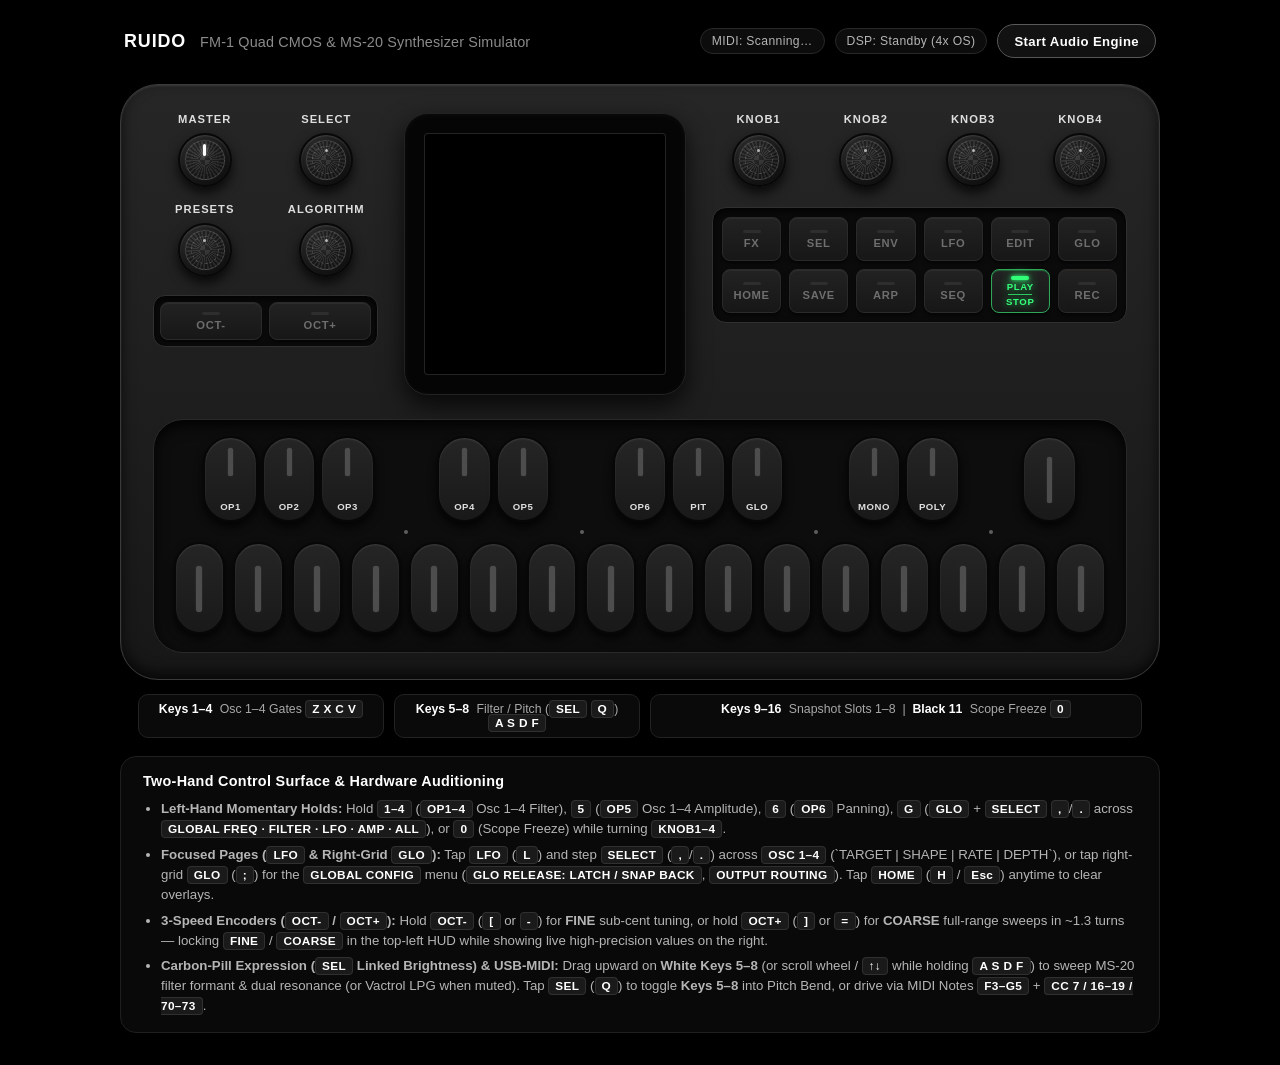
==== platforms/sim/web/index.html @ e55cb3c2 "fix(sim): drive PLAY/STOP cap from Wasm LED channels and bump asset cache-busters" ====
<!doctype html>
<html lang="en">
<head>
  <meta charset="utf-8">
  <meta name="viewport" content="width=device-width, initial-scale=1">
  <meta http-equiv="Cache-Control" content="no-cache, no-store, must-revalidate">
  <meta http-equiv="Pragma" content="no-cache">
  <meta http-equiv="Expires" content="0">
  <title>M-VAVE FM-1 Hardware Simulator | Ruido</title>
  <link rel="stylesheet" href="style.css?v=20261030h">
</head>
<body>
  <header class="topbar">
    <a href="#instrument-title" class="skip-link visually-hidden">Skip to instrument</a>
    <div class="topbar-brand">
      <h1 id="instrument-title" tabindex="-1">RUIDO <span class="brand-sub">FM-1 Quad CMOS &amp; MS-20 Synthesizer Simulator</span></h1>
    </div>
    <div class="topbar-controls">
      <span id="midi-status" class="status-pill">MIDI: Scanning…</span>
      <span id="audio-rate" class="status-pill">DSP: Standby (4x OS)</span>
      <button type="button" id="audio-toggle-btn" class="power-btn" aria-pressed="false">
        Start Audio Engine
      </button>
    </div>
  </header>

  <main class="stage">
    <div class="fm1-chassis">
      <!-- Upper Half: Left Global Controls | Center 240x240 TFT | Right Osc Knobs & 2x6 Grid -->
      <div class="upper-deck">
        <!-- Left Hand Global Zone -->
        <div class="left-cluster">
          <div class="left-knobs-grid">
            <div class="knob-cell">
              <span id="lbl-master" class="panel-label">MASTER</span>
              <div class="rotary-knob rotary-pot" id="knob-master" role="slider" tabindex="0"
                   aria-labelledby="lbl-master" aria-valuemin="0" aria-valuemax="100"
                   aria-valuenow="85" aria-valuetext="85%" data-pot="master">
                <span class="knob-cap"><span class="pot-pointer" id="master-pointer"></span></span>
              </div>
            </div>

            <div class="knob-cell">
              <span id="lbl-select" class="panel-label">SELECT</span>
              <div class="rotary-knob rotary-encoder" role="slider" tabindex="0"
                   aria-labelledby="lbl-select" aria-valuemin="0" aria-valuemax="100"
                   aria-valuenow="0" aria-valuetext="Unassigned"
                   data-encoder="0">
                <span class="knob-cap"><span class="encoder-ring"></span></span>
              </div>
            </div>

            <div class="knob-cell">
              <span id="lbl-presets" class="panel-label">PRESETS</span>
              <div class="rotary-knob rotary-encoder" role="slider" tabindex="0"
                   aria-labelledby="lbl-presets" aria-valuemin="0" aria-valuemax="100"
                   aria-valuenow="0" aria-valuetext="Snapshot Morph 0%"
                   data-encoder="1">
                <span class="knob-cap"><span class="encoder-ring"></span></span>
              </div>
            </div>

            <div class="knob-cell">
              <span id="lbl-algorithm" class="panel-label">ALGORITHM</span>
              <div class="rotary-knob rotary-encoder" role="slider" tabindex="0"
                   aria-labelledby="lbl-algorithm" aria-valuemin="0" aria-valuemax="100"
                   aria-valuenow="25" aria-valuetext="Rail Coupling 25%"
                   data-encoder="2">
                <span class="knob-cap"><span class="encoder-ring"></span></span>
              </div>
            </div>
          </div>

          <div class="oct-well">
            <button type="button" class="panel-btn oct-btn" data-button="0"
                    aria-label="OCT- Hold Fine Knob Rate">OCT-</button>
            <button type="button" class="panel-btn oct-btn" data-button="1"
                    aria-label="OCT+ Hold Fast Knob Rate">OCT+</button>
          </div>
        </div>

        <!-- Center Unobstructed 240x240 IPS TFT Display -->
        <div class="screen-bezel">
          <div class="screen-frame">
            <canvas id="tft-canvas" width="240" height="240" role="img"
                    aria-label="240 by 240 monochrome analog CRT stereo oscilloscope and sans-serif parameter HUD"></canvas>
          </div>
        </div>

        <!-- Right Hand Parameter Encoders & Single-Tap Utility Grid -->
        <div class="right-cluster">
          <div class="right-knobs-row">
            <div class="knob-cell">
              <span id="lbl-knob1" class="panel-label">KNOB1</span>
              <div class="rotary-knob rotary-encoder" role="slider" tabindex="0"
                   aria-labelledby="lbl-knob1" aria-valuemin="0" aria-valuemax="100"
                   aria-valuenow="50" aria-valuetext="Osc 1 Frequency 55.00 Hz" data-encoder="3">
                <span class="knob-cap"><span class="encoder-ring"></span></span>
              </div>
            </div>

            <div class="knob-cell">
              <span id="lbl-knob2" class="panel-label">KNOB2</span>
              <div class="rotary-knob rotary-encoder" role="slider" tabindex="0"
                   aria-labelledby="lbl-knob2" aria-valuemin="0" aria-valuemax="100"
                   aria-valuenow="50" aria-valuetext="Osc 2 Frequency 82.41 Hz" data-encoder="4">
                <span class="knob-cap"><span class="encoder-ring"></span></span>
              </div>
            </div>

            <div class="knob-cell">
              <span id="lbl-knob3" class="panel-label">KNOB3</span>
              <div class="rotary-knob rotary-encoder" role="slider" tabindex="0"
                   aria-labelledby="lbl-knob3" aria-valuemin="0" aria-valuemax="100"
                   aria-valuenow="50" aria-valuetext="Osc 3 Frequency 110.15 Hz" data-encoder="5">
                <span class="knob-cap"><span class="encoder-ring"></span></span>
              </div>
            </div>

            <div class="knob-cell">
              <span id="lbl-knob4" class="panel-label">KNOB4</span>
              <div class="rotary-knob rotary-encoder" role="slider" tabindex="0"
                   aria-labelledby="lbl-knob4" aria-valuemin="0" aria-valuemax="100"
                   aria-valuenow="50" aria-valuetext="Osc 4 Frequency 164.81 Hz" data-encoder="6">
                <span class="knob-cap"><span class="encoder-ring"></span></span>
              </div>
            </div>
          </div>

          <div class="button-grid-well">
            <button type="button" class="panel-btn" data-button="2" aria-label="FX (Unassigned in v1)">FX</button>
            <button type="button" class="panel-btn" data-button="3" aria-pressed="false" aria-label="SEL Pitch Pressure Mode">SEL</button>
            <button type="button" class="panel-btn" data-button="4" aria-label="ENV (Unassigned in v1)">ENV</button>
            <button type="button" class="panel-btn" data-button="5" aria-pressed="false" aria-label="LFO Per-Voice Modulation Page">LFO</button>
            <button type="button" class="panel-btn" data-button="6" aria-label="EDIT (Unassigned in v1)">EDIT</button>
            <button type="button" class="panel-btn" data-button="7" aria-label="GLO Right Grid (Unassigned in v1)">GLO</button>

            <button type="button" class="panel-btn" data-button="8" aria-label="HOME Clear HUD Overlay">HOME</button>
            <button type="button" class="panel-btn" data-button="9" aria-pressed="false" aria-label="SAVE Arm Snapshot">SAVE</button>
            <button type="button" class="panel-btn" data-button="10" aria-label="ARP (Unassigned in v1)">ARP</button>
            <button type="button" class="panel-btn" data-button="11" aria-label="SEQ (Unassigned in v1)">SEQ</button>
            <button type="button" class="panel-btn play-stop-btn" data-button="12" aria-pressed="false" aria-label="PLAY/STOP Audio Output">
              <span class="play-label">PLAY</span><span class="btn-divider"></span><span class="stop-label">STOP</span>
            </button>
            <button type="button" class="panel-btn rec-btn" data-button="13" aria-label="REC (Unassigned in v1)">REC</button>
          </div>
        </div>
      </div>

      <!-- Lower Half: 27-Key Silicone Carbon-Pill Keybed (11 Black Keys + 16 White Keys) -->
      <div class="keybed-well">
        <!-- Top Row: 11 Raised Black Capsule Keys in 3 - 2 - 3 - 2 - 1 Semitone Layout -->
        <div class="black-keys-row">
          <button type="button" class="silicone-key black-key" style="--slot: 2" data-black="0" aria-label="OP1 Hold Osc 1 Filter">
            <span class="led-slit" aria-hidden="true"></span><span class="key-legend">OP1</span>
          </button>
          <button type="button" class="silicone-key black-key" style="--slot: 4" data-black="1" aria-label="OP2 Hold Osc 2 Filter">
            <span class="led-slit" aria-hidden="true"></span><span class="key-legend">OP2</span>
          </button>
          <button type="button" class="silicone-key black-key" style="--slot: 6" data-black="2" aria-label="OP3 Hold Osc 3 Filter">
            <span class="led-slit" aria-hidden="true"></span><span class="key-legend">OP3</span>
          </button>

          <button type="button" class="silicone-key black-key" style="--slot: 10" data-black="3" aria-label="OP4 Hold Osc 4 Filter">
            <span class="led-slit" aria-hidden="true"></span><span class="key-legend">OP4</span>
          </button>
          <button type="button" class="silicone-key black-key" style="--slot: 12" data-black="4" aria-label="OP5 Hold Global Filter">
            <span class="led-slit" aria-hidden="true"></span><span class="key-legend">OP5</span>
          </button>

          <button type="button" class="silicone-key black-key" style="--slot: 16" data-black="5" aria-label="OP6 Hold Oscillators 1 to 4 Stereo Pan">
            <span class="led-slit" aria-hidden="true"></span><span class="key-legend">OP6</span>
          </button>
          <button type="button" class="silicone-key black-key" style="--slot: 18" data-black="6" aria-label="PIT (Unassigned in v1)">
            <span class="led-slit" aria-hidden="true"></span><span class="key-legend">PIT</span>
          </button>
          <button type="button" class="silicone-key black-key" style="--slot: 20" data-black="7" aria-label="GLO Hold Oscillators 1 to 4 Amplitude">
            <span class="led-slit" aria-hidden="true"></span><span class="key-legend">GLO</span>
          </button>

          <button type="button" class="silicone-key black-key" style="--slot: 24" data-black="8" aria-pressed="false" aria-label="MONO Dual-Mono Output">
            <span class="led-slit" aria-hidden="true"></span><span class="key-legend">MONO</span>
          </button>
          <button type="button" class="silicone-key black-key" style="--slot: 26" data-black="9" aria-pressed="true" aria-label="POLY Full Stereo Output">
            <span class="led-slit" aria-hidden="true"></span><span class="key-legend">POLY</span>
          </button>

          <button type="button" class="silicone-key black-key black-key-tall" style="--slot: 30" data-black="10" aria-label="Black Key 11: Hold Scope Freeze">
            <span class="led-slit led-slit-tall" aria-hidden="true"></span>
          </button>
        </div>

        <!-- Silkscreen Octave Registration Dots (matching FM-1 faceplate) -->
        <div class="silkscreen-dots" aria-hidden="true">
          <span class="reg-dot" style="--dot-slot: 8"></span>
          <span class="reg-dot" style="--dot-slot: 14"></span>
          <span class="reg-dot" style="--dot-slot: 22"></span>
          <span class="reg-dot" style="--dot-slot: 28"></span>
        </div>

        <!-- Bottom Row: 16 White Capsule Keys with Continuous Carbon-Pill Pressure -->
        <div class="white-keys-row">
          <button type="button" class="silicone-key white-key" data-white="0" aria-pressed="true" aria-label="White Key 1: Osc 1 Gate Toggle"><span class="led-slit" aria-hidden="true"></span></button>
          <button type="button" class="silicone-key white-key" data-white="1" aria-pressed="true" aria-label="White Key 2: Osc 2 Gate Toggle"><span class="led-slit" aria-hidden="true"></span></button>
          <button type="button" class="silicone-key white-key" data-white="2" aria-pressed="true" aria-label="White Key 3: Osc 3 Gate Toggle"><span class="led-slit" aria-hidden="true"></span></button>
          <button type="button" class="silicone-key white-key" data-white="3" aria-pressed="true" aria-label="White Key 4: Osc 4 Gate Toggle"><span class="led-slit" aria-hidden="true"></span></button>

          <button type="button" class="silicone-key white-key pressure-key" data-white="4" aria-label="White Key 5: Osc 1 Pressure Pad"><span class="pressure-fill" aria-hidden="true"></span><span class="led-slit" aria-hidden="true"></span></button>
          <button type="button" class="silicone-key white-key pressure-key" data-white="5" aria-label="White Key 6: Osc 2 Pressure Pad"><span class="pressure-fill" aria-hidden="true"></span><span class="led-slit" aria-hidden="true"></span></button>
          <button type="button" class="silicone-key white-key pressure-key" data-white="6" aria-label="White Key 7: Osc 3 Pressure Pad"><span class="pressure-fill" aria-hidden="true"></span><span class="led-slit" aria-hidden="true"></span></button>
          <button type="button" class="silicone-key white-key pressure-key" data-white="7" aria-label="White Key 8: Osc 4 Pressure Pad"><span class="pressure-fill" aria-hidden="true"></span><span class="led-slit" aria-hidden="true"></span></button>

          <button type="button" class="silicone-key white-key pressure-key" data-white="8" aria-label="White Key 9: Snapshot Slot 1"><span class="pressure-fill" aria-hidden="true"></span><span class="led-slit" aria-hidden="true"></span></button>
          <button type="button" class="silicone-key white-key pressure-key" data-white="9" aria-label="White Key 10: Snapshot Slot 2"><span class="pressure-fill" aria-hidden="true"></span><span class="led-slit" aria-hidden="true"></span></button>
          <button type="button" class="silicone-key white-key pressure-key" data-white="10" aria-label="White Key 11: Snapshot Slot 3"><span class="pressure-fill" aria-hidden="true"></span><span class="led-slit" aria-hidden="true"></span></button>
          <button type="button" class="silicone-key white-key pressure-key" data-white="11" aria-label="White Key 12: Snapshot Slot 4"><span class="pressure-fill" aria-hidden="true"></span><span class="led-slit" aria-hidden="true"></span></button>
          <button type="button" class="silicone-key white-key pressure-key" data-white="12" aria-label="White Key 13: Snapshot Slot 5"><span class="pressure-fill" aria-hidden="true"></span><span class="led-slit" aria-hidden="true"></span></button>
          <button type="button" class="silicone-key white-key pressure-key" data-white="13" aria-label="White Key 14: Snapshot Slot 6"><span class="pressure-fill" aria-hidden="true"></span><span class="led-slit" aria-hidden="true"></span></button>
          <button type="button" class="silicone-key white-key pressure-key" data-white="14" aria-label="White Key 15: Snapshot Slot 7"><span class="pressure-fill" aria-hidden="true"></span><span class="led-slit" aria-hidden="true"></span></button>
          <button type="button" class="silicone-key white-key pressure-key" data-white="15" aria-label="White Key 16: Snapshot Slot 8"><span class="pressure-fill" aria-hidden="true"></span><span class="led-slit" aria-hidden="true"></span></button>
        </div>
      </div>
    </div>

    <!-- External Zone Legend (keeps faceplate 100% pure hardware silkscreen) -->
    <div class="zone-strip">
      <div class="zone-tag zone-mutes"><strong>Keys 1–4</strong> Osc 1–4 Gates <code>Z X C V</code></div>
      <div class="zone-tag zone-pressure"><strong>Keys 5–8</strong> Filter / Pitch (<code>SEL</code> <code>Q</code>) <code>A S D F</code></div>
      <div class="zone-tag zone-snaps"><strong>Keys 9–16</strong> Snapshot Slots 1–8 &nbsp;|&nbsp; <strong>Black 11</strong> Scope Freeze <code>0</code></div>
    </div>
  </main>

  <footer class="bottom-guide">
    <h2>Two-Hand Control Surface &amp; Hardware Auditioning</h2>
    <ul role="list" class="guide-list">
      <li><strong>Left-Hand Momentary Holds:</strong> Hold <code>1–4</code> (<code>OP1–4</code> Osc 1–4 Filter), <code>5</code> (<code>OP5</code> Osc 1–4 Amplitude), <code>6</code> (<code>OP6</code> Panning), <code>G</code> (<code>GLO</code> + <code>SELECT</code> <code>,</code>/<code>.</code> across <code>GLOBAL FREQ · FILTER · LFO · AMP · ALL</code>), or <code>0</code> (Scope Freeze) while turning <code>KNOB1–4</code>.</li>
      <li><strong>Focused Pages (<code>LFO</code> &amp; Right-Grid <code>GLO</code>):</strong> Tap <code>LFO</code> (<code>L</code>) and step <code>SELECT</code> (<code>,</code>/<code>.</code>) across <code>OSC 1–4</code> (`TARGET | SHAPE | RATE | DEPTH`), or tap right-grid <code>GLO</code> (<code>;</code>) for the <code>GLOBAL CONFIG</code> menu (<code>GLO RELEASE: LATCH / SNAP BACK</code>, <code>OUTPUT ROUTING</code>). Tap <code>HOME</code> (<code>H</code> / <code>Esc</code>) anytime to clear overlays.</li>
      <li><strong>3-Speed Encoders (<code>OCT-</code> / <code>OCT+</code>):</strong> Hold <code>OCT-</code> (<code>[</code> or <code>-</code>) for <strong>FINE</strong> sub-cent tuning, or hold <code>OCT+</code> (<code>]</code> or <code>=</code>) for <strong>COARSE</strong> full-range sweeps in ~1.3 turns — locking <code>FINE</code> / <code>COARSE</code> in the top-left HUD while showing live high-precision values on the right.</li>
      <li><strong>Carbon-Pill Expression (<code>SEL</code> Linked Brightness) &amp; USB-MIDI:</strong> Drag upward on <strong>White Keys 5–8</strong> (or scroll wheel / <code>↑↓</code> while holding <code>A S D F</code>) to sweep MS-20 filter formant &amp; dual resonance (or Vactrol LPG when muted). Tap <strong><code>SEL</code></strong> (<code>Q</code>) to toggle <strong>Keys 5–8</strong> into Pitch Bend, or drive via MIDI Notes <code>F3–G5</code> + <code>CC 7 / 16–19 / 70–73</code>.</li>
    </ul>
  </footer>

  <div id="sr-announcer" class="visually-hidden" aria-live="polite" aria-atomic="true"></div>
  <script type="module" src="app.js?v=20261030h"></script>
</body>
</html>
---- platforms/sim/web/style.css ----
:root {
  color-scheme: dark;
  accent-color: #ffffff;
  scrollbar-color: #707070 #080808;
  scrollbar-width: thin;

  --bg-page: #000000;
  --chassis-top: #262626;
  --chassis-bot: #171717;
  --well-bg: #0b0b0b;
  --silk: #dedede;
  --silk-dim: #8a8a8a;
  --focus-ring: #ffffff;
}

*,
*::before,
*::after {
  box-sizing: border-box;
}

::selection {
  background: rgba(255, 255, 255, 0.24);
  color: #ffffff;
}

body {
  margin: 0;
  min-block-size: 100vh;
  background: var(--bg-page);
  color: #e8e8e8;
  font-family: "Helvetica Neue", Inter, ui-sans-serif, -apple-system, BlinkMacSystemFont, "Segoe UI",
    Roboto, sans-serif;
  font-variant-numeric: tabular-nums;
  display: flex;
  flex-direction: column;
  align-items: center;
  padding: 16px 20px 32px;
  gap: 18px;
}

/* Visually hidden utility (preserves skip-link visibility on :focus-within/:active) */
.visually-hidden:where(:not(:focus-within, :active)) {
  position: absolute !important;
  clip-path: inset(50%) !important;
  overflow: hidden !important;
  width: 1px !important;
  height: 1px !important;
  margin: -1px !important;
  padding: 0 !important;
  border: 0 !important;
  white-space: nowrap !important;
}

.skip-link {
  position: fixed;
  top: 12px;
  left: 12px;
  z-index: 100;
  padding: 8px 14px;
  border-radius: 8px;
  background: #000000;
  color: #ffffff;
  border: 2px solid #ffffff;
  font-weight: 600;
  text-decoration: none;
}

:where(a:any-link, button, [role="slider"]):focus-visible {
  outline: 2px solid var(--focus-ring);
  outline-offset: 3px;
}

/* Top Instrument Bar */
.topbar {
  width: min(1040px, 100%);
  display: flex;
  flex-wrap: wrap;
  align-items: center;
  justify-content: space-between;
  gap: 12px;
  padding: 8px 4px;
}

.topbar h1 {
  margin: 0;
  font-size: 1.12rem;
  font-weight: 600;
  letter-spacing: 0.05em;
  color: #ffffff;
}

.brand-sub {
  font-weight: 400;
  font-size: 0.90rem;
  letter-spacing: 0.01em;
  color: #8c8c8c;
  margin-left: 8px;
}

.topbar-controls {
  display: flex;
  flex-wrap: wrap;
  align-items: center;
  gap: 10px;
}

.status-pill {
  font-size: 0.76rem;
  font-weight: 500;
  letter-spacing: 0.03em;
  padding: 5px 11px;
  border-radius: 999px;
  background: #0d0d0d;
  border: 1px solid #292929;
  color: #b5b5b5;
}

.power-btn {
  min-block-size: 34px;
  min-inline-size: 156px;
  padding: 6px 16px;
  border-radius: 999px;
  border: 1px solid #595959;
  background: #121212;
  color: #ffffff;
  font-family: inherit;
  font-size: 0.82rem;
  font-weight: 600;
  letter-spacing: 0.03em;
  cursor: pointer;
}

.power-btn[aria-pressed="true"] {
  border-color: #ffffff;
  background: #ffffff;
  color: #000000;
}

/* Main Stage & M-VAVE FM-1 Hardware Enclosure */
.stage {
  width: min(1040px, 100%);
  display: flex;
  flex-direction: column;
  align-items: center;
  gap: 14px;
}

.fm1-chassis {
  /* Restrict user-select: none strictly to hardware chrome & controls */
  user-select: none;
  -webkit-user-select: none;
  width: 100%;
  background: linear-gradient(180deg, var(--chassis-top) 0%, var(--chassis-bot) 100%);
  border-radius: 38px;
  padding: 28px 32px 26px;
  border: 1px solid #3a3a3a;
  box-shadow:
    inset 0 1px 2px rgba(255, 255, 255, 0.12),
    inset 0 -6px 14px rgba(0, 0, 0, 0.72),
    0 24px 56px rgba(0, 0, 0, 0.9);
  display: flex;
  flex-direction: column;
  gap: 24px;
}

/* Upper Deck: Left Global | Center 240x240 TFT | Right Knobs + 2x6 Grid */
.upper-deck {
  display: grid;
  grid-template-columns: minmax(190px, 225px) auto minmax(340px, 1fr);
  align-items: start;
  gap: 26px;
}

.panel-label {
  font-size: 0.70rem;
  font-weight: 600;
  letter-spacing: 0.09em;
  color: var(--silk);
  text-transform: uppercase;
}

/* Rotary Knobs (MASTER Pot + 7 Endless Quadrature Encoders) */
.knob-cell {
  display: flex;
  flex-direction: column;
  align-items: center;
  gap: 8px;
}

.rotary-knob {
  --angle: 0deg;
  touch-action: pan-x;
  min-inline-size: 52px;
  min-block-size: 52px;
  width: 54px;
  height: 54px;
  border-radius: 50%;
  background: radial-gradient(circle at 35% 30%, #2e2e2e, #0f0f0f 78%);
  border: 2px solid #080808;
  box-shadow:
    0 6px 12px rgba(0, 0, 0, 0.75),
    inset 0 1px 2px rgba(255, 255, 255, 0.16);
  display: grid;
  place-items: center;
  cursor: ns-resize;
  position: relative;
}

.knob-cap {
  width: 40px;
  height: 40px;
  border-radius: 50%;
  background:
    repeating-conic-gradient(
      from 0deg,
      rgba(255, 255, 255, 0.05) 0deg 6deg,
      rgba(0, 0, 0, 0.22) 6deg 12deg
    ),
    radial-gradient(circle at 40% 35%, #363636, #191919 75%);
  border: 1px solid rgba(255, 255, 255, 0.15);
  position: relative;
  transform: rotate(var(--angle));
}

.pot-pointer {
  position: absolute;
  top: 3px;
  left: 50%;
  width: 3px;
  height: 12px;
  margin-left: -1.5px;
  border-radius: 2px;
  background: #ffffff;
  box-shadow: 0 0 4px rgba(255, 255, 255, 0.55);
}

.encoder-ring {
  position: absolute;
  inset: 5px;
  border-radius: 50%;
  border: 1px dashed rgba(255, 255, 255, 0.18);
}

.encoder-ring::after {
  content: "";
  position: absolute;
  top: 2px;
  left: 50%;
  width: 3px;
  height: 3px;
  margin-left: -1.5px;
  border-radius: 50%;
  background: rgba(255, 255, 255, 0.65);
}

.left-cluster {
  display: flex;
  flex-direction: column;
  justify-content: space-between;
  gap: 18px;
}

.left-knobs-grid {
  display: grid;
  grid-template-columns: repeat(2, 1fr);
  row-gap: 16px;
  column-gap: 18px;
}

.oct-well {
  background: var(--well-bg);
  border-radius: 12px;
  padding: 6px;
  border: 1px solid #303030;
  box-shadow: inset 0 3px 6px rgba(0, 0, 0, 0.85);
  display: grid;
  grid-template-columns: repeat(2, 1fr);
  gap: 7px;
}

/* Center 240x240 Monochrome TFT Display Bezel */
.screen-bezel {
  background: #050505;
  border-radius: 24px;
  padding: 20px;
  border: 1px solid #222222;
  box-shadow:
    inset 0 1px 6px rgba(255, 255, 255, 0.04),
    0 10px 24px rgba(0, 0, 0, 0.75);
  display: grid;
  place-items: center;
}

.screen-frame {
  width: 240px;
  height: 240px;
  border-radius: 3px;
  overflow: hidden;
  background: #000000;
  box-shadow: 0 0 0 1px rgba(255, 255, 255, 0.12);
}

#tft-canvas {
  display: block;
  width: 240px;
  height: 240px;
  image-rendering: pixelated;
  image-rendering: crisp-edges;
}

/* Right Cluster: KNOB1..4 + 2x6 Tactile Button Well */
.right-cluster {
  display: flex;
  flex-direction: column;
  justify-content: space-between;
  gap: 20px;
}

.right-knobs-row {
  display: grid;
  grid-template-columns: repeat(4, 1fr);
  gap: 14px;
}

.button-grid-well {
  background: var(--well-bg);
  border-radius: 14px;
  padding: 9px;
  border: 1px solid #303030;
  box-shadow: inset 0 3px 8px rgba(0, 0, 0, 0.88);
  display: grid;
  grid-template-columns: repeat(6, 1fr);
  gap: 8px;
}

/* Backlit Monochrome White Panel Buttons (matched LED pipe + luminance curve to .led-slit) */
.panel-btn {
  --led: 0;
  min-block-size: 44px;
  min-inline-size: 44px;
  border-radius: 8px;
  border: 1px solid color-mix(in srgb, #2a2a2a calc((1 - var(--led)) * 100%), #8c8c8c calc(var(--led) * 100%));
  background: linear-gradient(180deg, #222222 0%, #171717 100%);
  color: color-mix(in srgb, #6e6e6e calc((1 - var(--led)) * 100%), #ffffff calc(var(--led) * 100%));
  text-shadow: 0 0 calc(var(--led) * 9px) rgba(255, 255, 255, calc(var(--led) * 0.78));
  box-shadow:
    0 2px 4px rgba(0, 0, 0, 0.72),
    inset 0 1px 1px rgba(255, 255, 255, calc(0.06 + var(--led) * 0.24));
  font-family: inherit;
  font-size: 0.70rem;
  font-weight: 600;
  letter-spacing: 0.06em;
  cursor: pointer;
  padding: 5px 6px 4px;
  gap: 4px;
  display: flex;
  flex-direction: column;
  align-items: center;
  justify-content: center;
}

.panel-btn::before {
  content: "";
  width: 18px;
  height: 3.5px;
  border-radius: 999px;
  background: color-mix(in srgb, #2e2e2e calc((1 - var(--led)) * 100%), #ffffff calc(var(--led) * 100%));
  box-shadow:
    0 0 calc(var(--led) * 12px) rgba(255, 255, 255, calc(var(--led) * 0.88)),
    0 0 calc(var(--led) * 4px) rgba(255, 255, 255, var(--led));
}

.oct-btn {
  min-block-size: 38px;
}

.panel-btn:active,
.panel-btn.is-held {
  transform: translateY(1px);
  background: #131313;
}

/* Hardware-accurate PLAY/STOP dual-channel LED (Green when stopped, Red when playing) */
.play-stop-btn {
  --led: 1;
  --ps-r: 51;
  --ps-g: 255;
  --ps-b: 121;
  --ps-color: rgb(51, 255, 121);
  font-size: 0.60rem;
  line-height: 1.05;
  gap: 2px;
  border-color: color-mix(in srgb, #2a2a2a calc((1 - var(--led) * 0.58) * 100%), var(--ps-color) calc(var(--led) * 58%));
  color: color-mix(in srgb, #6e6e6e calc((1 - var(--led)) * 100%), var(--ps-color) calc(var(--led) * 100%));
  text-shadow: 0 0 calc(var(--led) * 9px) rgba(var(--ps-r), var(--ps-g), var(--ps-b), calc(var(--led) * 0.84));
  box-shadow:
    0 2px 4px rgba(0, 0, 0, 0.72),
    inset 0 1px 1px rgba(var(--ps-r), var(--ps-g), var(--ps-b), calc(0.06 + var(--led) * 0.24));
}

.play-stop-btn::before {
  background: color-mix(in srgb, #2e2e2e calc((1 - var(--led)) * 100%), var(--ps-color) calc(var(--led) * 100%));
  box-shadow:
    0 0 calc(var(--led) * 12px) rgba(var(--ps-r), var(--ps-g), var(--ps-b), calc(var(--led) * 0.88)),
    0 0 calc(var(--led) * 4px) rgba(var(--ps-r), var(--ps-g), var(--ps-b), var(--led));
}

/* Hardware-accurate REC single-channel Red LED */
.rec-btn {
  border-color: color-mix(in srgb, #2a2a2a calc((1 - var(--led) * 0.62) * 100%), #ff4538 calc(var(--led) * 62%));
  color: color-mix(in srgb, #6e6e6e calc((1 - var(--led)) * 100%), #ff5a4d calc(var(--led) * 100%));
  text-shadow: 0 0 calc(var(--led) * 9px) rgba(255, 62, 48, calc(var(--led) * 0.82));
  box-shadow:
    0 2px 4px rgba(0, 0, 0, 0.72),
    inset 0 1px 1px rgba(255, 90, 77, calc(0.06 + var(--led) * 0.24));
}

.rec-btn::before {
  background: color-mix(in srgb, #2e2e2e calc((1 - var(--led)) * 100%), #ff4538 calc(var(--led) * 100%));
  box-shadow:
    0 0 calc(var(--led) * 12px) rgba(255, 59, 48, calc(var(--led) * 0.88)),
    0 0 calc(var(--led) * 4px) rgba(255, 92, 77, var(--led));
}

.btn-divider {
  width: 24px;
  height: 1px;
  background: currentColor;
  opacity: 0.75;
}

/* Bottom 27-Key Silicone Keybed Well */
.keybed-well {
  background: #0d0d0d;
  border-radius: 30px;
  padding: 16px 20px 18px;
  border: 1px solid #292929;
  box-shadow: inset 0 5px 14px rgba(0, 0, 0, 0.9);
  display: flex;
  flex-direction: column;
  gap: 6px;
}

.black-keys-row {
  display: grid;
  grid-template-columns: repeat(32, 1fr);
  column-gap: 4px;
  min-block-size: 86px;
}

.silkscreen-dots {
  display: grid;
  grid-template-columns: repeat(32, 1fr);
  column-gap: 4px;
  height: 8px;
  align-items: center;
}

.reg-dot {
  grid-column: var(--dot-slot) / span 2;
  justify-self: center;
  width: 4px;
  height: 4px;
  border-radius: 50%;
  background: #5e5e5e;
}

.white-keys-row {
  display: grid;
  grid-template-columns: repeat(16, 1fr);
  column-gap: 8px;
  min-block-size: 92px;
}

/* Capsule Silicone Keys & Monochrome White PWM LED Bars */
.silicone-key {
  --led: 0.15;
  --pressure: 0;
  min-inline-size: 28px;
  min-block-size: 78px;
  border-radius: 999px;
  border: 2px solid #070707;
  background: linear-gradient(180deg, #252525 0%, #191919 100%);
  box-shadow:
    0 5px 9px rgba(0, 0, 0, 0.78),
    inset 0 1px 2px rgba(255, 255, 255, 0.12);
  cursor: pointer;
  padding: 10px 4px 8px;
  position: relative;
  overflow: hidden;
  display: flex;
  flex-direction: column;
  align-items: center;
  justify-content: space-between;
}

.black-key {
  grid-column: var(--slot) / span 2;
  height: 86px;
}

.black-key-tall {
  justify-content: center;
}

.white-key {
  height: 92px;
  justify-content: center;
}

.pressure-key {
  touch-action: pan-x;
}

.silicone-key:active,
.silicone-key.is-held {
  transform: translateY(1.5px);
  background: linear-gradient(180deg, #1d1d1d 0%, #131313 100%);
}

.led-slit {
  width: 5px;
  height: 28px;
  border-radius: 999px;
  background: color-mix(in srgb, #2e2e2e calc((1 - var(--led)) * 100%), #ffffff calc(var(--led) * 100%));
  box-shadow:
    0 0 calc(var(--led) * 12px) rgba(255, 255, 255, calc(var(--led) * 0.88)),
    0 0 calc(var(--led) * 4px) rgba(255, 255, 255, var(--led));
  position: relative;
  z-index: 2;
}

.white-key .led-slit {
  height: 46px;
  width: 6px;
}

.led-slit-tall {
  height: 46px;
}

.key-legend {
  font-size: 0.60rem;
  font-weight: 600;
  letter-spacing: 0.05em;
  color: var(--silk);
  position: relative;
  z-index: 2;
}

.pressure-fill {
  position: absolute;
  inset: auto 0 0 0;
  height: calc(var(--pressure) * 100%);
  background: linear-gradient(180deg, rgba(255, 255, 255, 0.30), rgba(255, 255, 255, 0.08));
  pointer-events: none;
  z-index: 1;
}

/* External Functional Zone Strip */
.zone-strip {
  width: 100%;
  display: grid;
  grid-template-columns: 1fr 1fr 2fr;
  gap: 10px;
  padding: 0 18px;
}

.zone-tag {
  font-size: 0.77rem;
  color: #a8a8a8;
  background: #0a0a0a;
  border: 1px solid #222222;
  border-radius: 10px;
  padding: 7px 12px;
  text-align: center;
}

.zone-tag strong {
  color: #ffffff;
  font-weight: 600;
  margin-right: 4px;
}

code {
  font-family: inherit;
  font-size: 0.74rem;
  font-weight: 600;
  letter-spacing: 0.03em;
  padding: 1px 6px;
  border-radius: 4px;
  background: #1a1a1a;
  border: 1px solid #303030;
  color: #ffffff;
}

/* Footer Guide (selectable content text) */
.bottom-guide {
  width: min(1040px, 100%);
  background: #090909;
  border: 1px solid #1f1f1f;
  border-radius: 16px;
  padding: 16px 22px;
}

.bottom-guide h2 {
  margin: 0 0 10px;
  font-size: 0.90rem;
  font-weight: 600;
  letter-spacing: 0.02em;
  color: #ffffff;
}

.guide-list {
  margin: 0;
  padding-left: 18px;
  display: flex;
  flex-direction: column;
  gap: 6px;
  font-size: 0.83rem;
  line-height: 1.5;
  color: #b5b5b5;
}

@media (max-width: 920px) {
  .upper-deck {
    grid-template-columns: 1fr;
    justify-items: center;
  }

  .left-cluster,
  .right-cluster {
    width: 100%;
  }

  .zone-strip {
    grid-template-columns: 1fr;
  }
}

@media (pointer: coarse) {
  .panel-btn {
    min-block-size: 48px;
  }
}
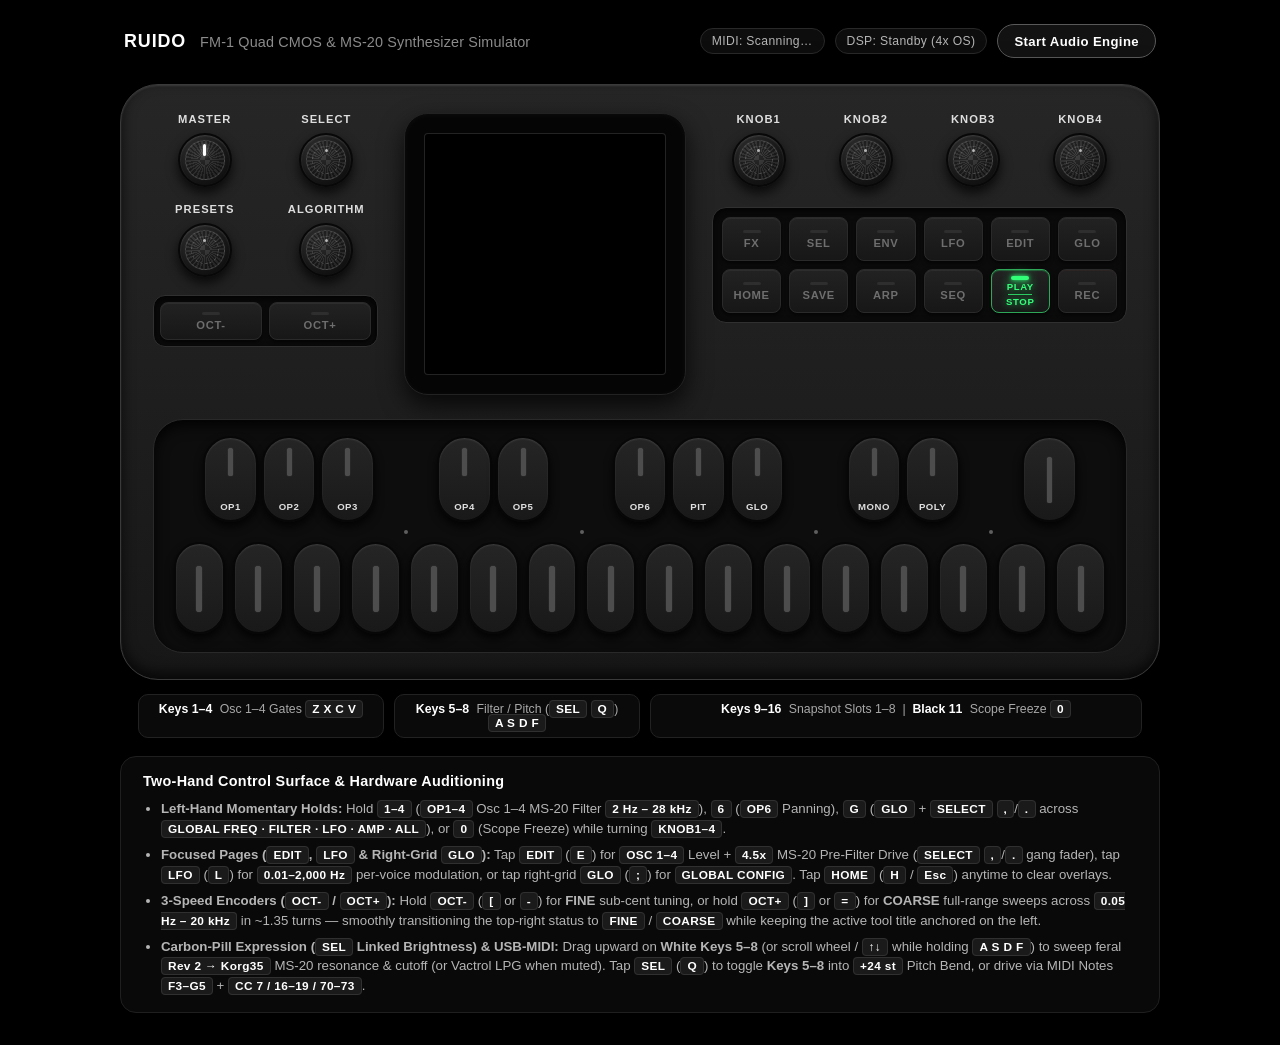
==== commit 0529db5b: "feat(sim): wire EDIT page, 26-float telemetry, and continuous SELECT gang fader" ====
--- a/platforms/sim/web/index.html
+++ b/platforms/sim/web/index.html
@@ -233,14 +233,14 @@
   <footer class="bottom-guide">
     <h2>Two-Hand Control Surface &amp; Hardware Auditioning</h2>
     <ul role="list" class="guide-list">
-      <li><strong>Left-Hand Momentary Holds:</strong> Hold <code>1–4</code> (<code>OP1–4</code> Osc 1–4 Filter), <code>5</code> (<code>OP5</code> Osc 1–4 Amplitude), <code>6</code> (<code>OP6</code> Panning), <code>G</code> (<code>GLO</code> + <code>SELECT</code> <code>,</code>/<code>.</code> across <code>GLOBAL FREQ · FILTER · LFO · AMP · ALL</code>), or <code>0</code> (Scope Freeze) while turning <code>KNOB1–4</code>.</li>
-      <li><strong>Focused Pages (<code>LFO</code> &amp; Right-Grid <code>GLO</code>):</strong> Tap <code>LFO</code> (<code>L</code>) and step <code>SELECT</code> (<code>,</code>/<code>.</code>) across <code>OSC 1–4</code> (`TARGET | SHAPE | RATE | DEPTH`), or tap right-grid <code>GLO</code> (<code>;</code>) for the <code>GLOBAL CONFIG</code> menu (<code>GLO RELEASE: LATCH / SNAP BACK</code>, <code>OUTPUT ROUTING</code>). Tap <code>HOME</code> (<code>H</code> / <code>Esc</code>) anytime to clear overlays.</li>
-      <li><strong>3-Speed Encoders (<code>OCT-</code> / <code>OCT+</code>):</strong> Hold <code>OCT-</code> (<code>[</code> or <code>-</code>) for <strong>FINE</strong> sub-cent tuning, or hold <code>OCT+</code> (<code>]</code> or <code>=</code>) for <strong>COARSE</strong> full-range sweeps in ~1.3 turns — locking <code>FINE</code> / <code>COARSE</code> in the top-left HUD while showing live high-precision values on the right.</li>
-      <li><strong>Carbon-Pill Expression (<code>SEL</code> Linked Brightness) &amp; USB-MIDI:</strong> Drag upward on <strong>White Keys 5–8</strong> (or scroll wheel / <code>↑↓</code> while holding <code>A S D F</code>) to sweep MS-20 filter formant &amp; dual resonance (or Vactrol LPG when muted). Tap <strong><code>SEL</code></strong> (<code>Q</code>) to toggle <strong>Keys 5–8</strong> into Pitch Bend, or drive via MIDI Notes <code>F3–G5</code> + <code>CC 7 / 16–19 / 70–73</code>.</li>
+      <li><strong>Left-Hand Momentary Holds:</strong> Hold <code>1–4</code> (<code>OP1–4</code> Osc 1–4 MS-20 Filter <code>2 Hz – 28 kHz</code>), <code>6</code> (<code>OP6</code> Panning), <code>G</code> (<code>GLO</code> + <code>SELECT</code> <code>,</code>/<code>.</code> across <code>GLOBAL FREQ · FILTER · LFO · AMP · ALL</code>), or <code>0</code> (Scope Freeze) while turning <code>KNOB1–4</code>.</li>
+      <li><strong>Focused Pages (<code>EDIT</code>, <code>LFO</code> &amp; Right-Grid <code>GLO</code>):</strong> Tap <code>EDIT</code> (<code>E</code>) for <code>OSC 1–4</code> Level + <code>4.5x</code> MS-20 Pre-Filter Drive (<code>SELECT</code> <code>,</code>/<code>.</code> gang fader), tap <code>LFO</code> (<code>L</code>) for <code>0.01–2,000 Hz</code> per-voice modulation, or tap right-grid <code>GLO</code> (<code>;</code>) for <code>GLOBAL CONFIG</code>. Tap <code>HOME</code> (<code>H</code> / <code>Esc</code>) anytime to clear overlays.</li>
+      <li><strong>3-Speed Encoders (<code>OCT-</code> / <code>OCT+</code>):</strong> Hold <code>OCT-</code> (<code>[</code> or <code>-</code>) for <strong>FINE</strong> sub-cent tuning, or hold <code>OCT+</code> (<code>]</code> or <code>=</code>) for <strong>COARSE</strong> full-range sweeps across <code>0.05 Hz – 20 kHz</code> in ~1.35 turns — smoothly transitioning the top-right status to <code>FINE</code> / <code>COARSE</code> while keeping the active tool title anchored on the left.</li>
+      <li><strong>Carbon-Pill Expression (<code>SEL</code> Linked Brightness) &amp; USB-MIDI:</strong> Drag upward on <strong>White Keys 5–8</strong> (or scroll wheel / <code>↑↓</code> while holding <code>A S D F</code>) to sweep feral <code>Rev 2 → Korg35</code> MS-20 resonance &amp; cutoff (or Vactrol LPG when muted). Tap <strong><code>SEL</code></strong> (<code>Q</code>) to toggle <strong>Keys 5–8</strong> into <code>+24 st</code> Pitch Bend, or drive via MIDI Notes <code>F3–G5</code> + <code>CC 7 / 16–19 / 70–73</code>.</li>
     </ul>
   </footer>
 
   <div id="sr-announcer" class="visually-hidden" aria-live="polite" aria-atomic="true"></div>
-  <script type="module" src="app.js?v=20261030h"></script>
+  <script type="module" src="app.js?v=20261030j"></script>
 </body>
 </html>
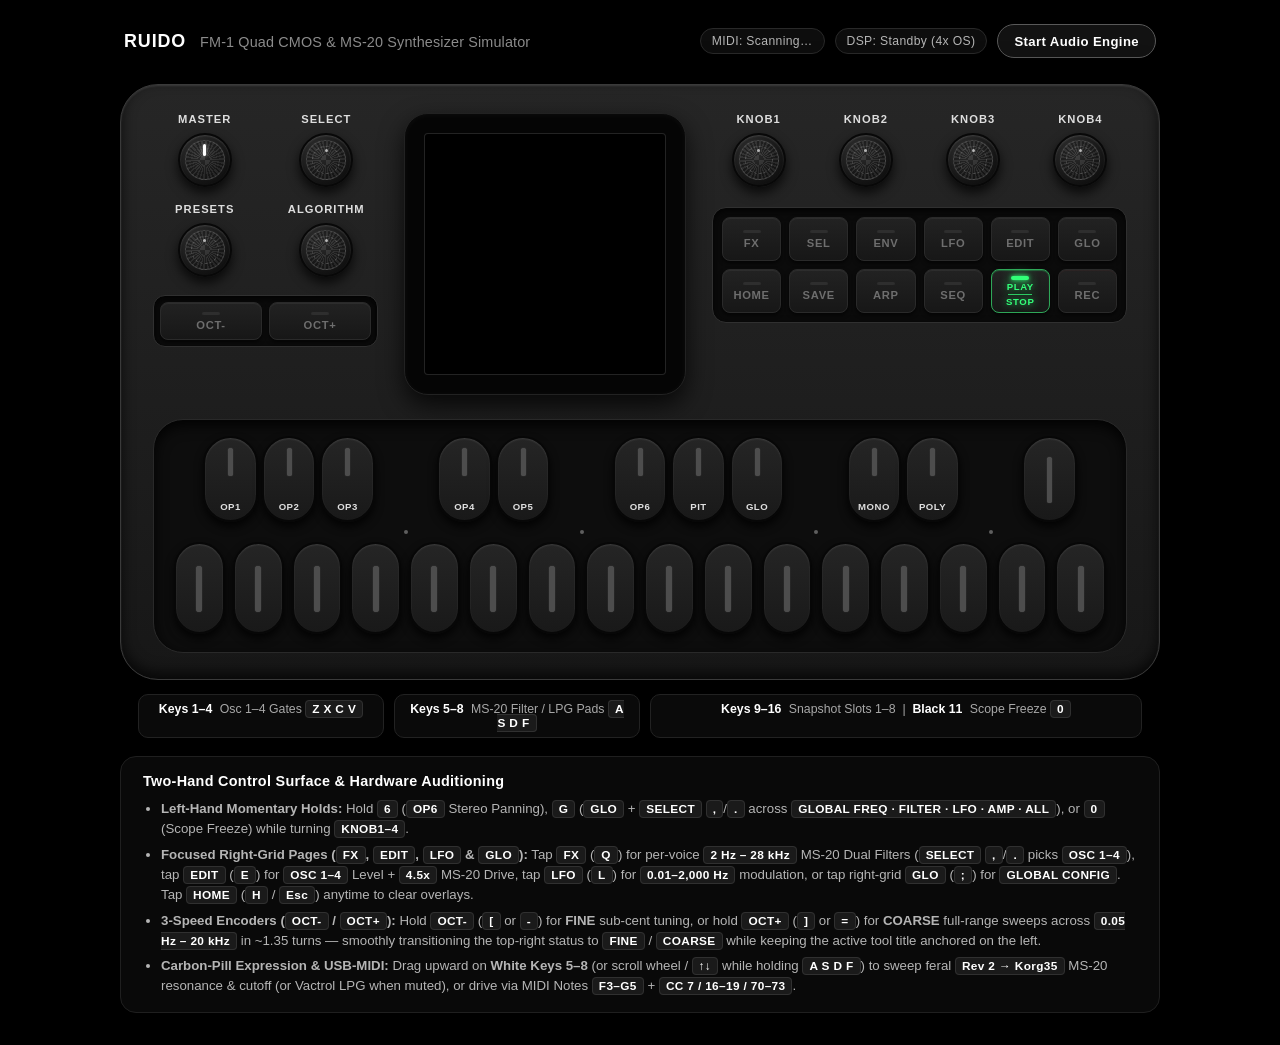
==== commit 8bbab48c: "feat(sim,docs): wire FX filter page in simulators and document ADR-029" ====
--- a/platforms/sim/web/index.html
+++ b/platforms/sim/web/index.html
@@ -225,7 +225,7 @@
     <!-- External Zone Legend (keeps faceplate 100% pure hardware silkscreen) -->
     <div class="zone-strip">
       <div class="zone-tag zone-mutes"><strong>Keys 1–4</strong> Osc 1–4 Gates <code>Z X C V</code></div>
-      <div class="zone-tag zone-pressure"><strong>Keys 5–8</strong> Filter / Pitch (<code>SEL</code> <code>Q</code>) <code>A S D F</code></div>
+      <div class="zone-tag zone-pressure"><strong>Keys 5–8</strong> MS-20 Filter / LPG Pads <code>A S D F</code></div>
       <div class="zone-tag zone-snaps"><strong>Keys 9–16</strong> Snapshot Slots 1–8 &nbsp;|&nbsp; <strong>Black 11</strong> Scope Freeze <code>0</code></div>
     </div>
   </main>
@@ -233,14 +233,14 @@
   <footer class="bottom-guide">
     <h2>Two-Hand Control Surface &amp; Hardware Auditioning</h2>
     <ul role="list" class="guide-list">
-      <li><strong>Left-Hand Momentary Holds:</strong> Hold <code>1–4</code> (<code>OP1–4</code> Osc 1–4 MS-20 Filter <code>2 Hz – 28 kHz</code>), <code>6</code> (<code>OP6</code> Panning), <code>G</code> (<code>GLO</code> + <code>SELECT</code> <code>,</code>/<code>.</code> across <code>GLOBAL FREQ · FILTER · LFO · AMP · ALL</code>), or <code>0</code> (Scope Freeze) while turning <code>KNOB1–4</code>.</li>
-      <li><strong>Focused Pages (<code>EDIT</code>, <code>LFO</code> &amp; Right-Grid <code>GLO</code>):</strong> Tap <code>EDIT</code> (<code>E</code>) for <code>OSC 1–4</code> Level + <code>4.5x</code> MS-20 Pre-Filter Drive (<code>SELECT</code> <code>,</code>/<code>.</code> gang fader), tap <code>LFO</code> (<code>L</code>) for <code>0.01–2,000 Hz</code> per-voice modulation, or tap right-grid <code>GLO</code> (<code>;</code>) for <code>GLOBAL CONFIG</code>. Tap <code>HOME</code> (<code>H</code> / <code>Esc</code>) anytime to clear overlays.</li>
+      <li><strong>Left-Hand Momentary Holds:</strong> Hold <code>6</code> (<code>OP6</code> Stereo Panning), <code>G</code> (<code>GLO</code> + <code>SELECT</code> <code>,</code>/<code>.</code> across <code>GLOBAL FREQ · FILTER · LFO · AMP · ALL</code>), or <code>0</code> (Scope Freeze) while turning <code>KNOB1–4</code>.</li>
+      <li><strong>Focused Right-Grid Pages (<code>FX</code>, <code>EDIT</code>, <code>LFO</code> &amp; <code>GLO</code>):</strong> Tap <code>FX</code> (<code>Q</code>) for per-voice <code>2 Hz – 28 kHz</code> MS-20 Dual Filters (<code>SELECT</code> <code>,</code>/<code>.</code> picks <code>OSC 1–4</code>), tap <code>EDIT</code> (<code>E</code>) for <code>OSC 1–4</code> Level + <code>4.5x</code> MS-20 Drive, tap <code>LFO</code> (<code>L</code>) for <code>0.01–2,000 Hz</code> modulation, or tap right-grid <code>GLO</code> (<code>;</code>) for <code>GLOBAL CONFIG</code>. Tap <code>HOME</code> (<code>H</code> / <code>Esc</code>) anytime to clear overlays.</li>
       <li><strong>3-Speed Encoders (<code>OCT-</code> / <code>OCT+</code>):</strong> Hold <code>OCT-</code> (<code>[</code> or <code>-</code>) for <strong>FINE</strong> sub-cent tuning, or hold <code>OCT+</code> (<code>]</code> or <code>=</code>) for <strong>COARSE</strong> full-range sweeps across <code>0.05 Hz – 20 kHz</code> in ~1.35 turns — smoothly transitioning the top-right status to <code>FINE</code> / <code>COARSE</code> while keeping the active tool title anchored on the left.</li>
-      <li><strong>Carbon-Pill Expression (<code>SEL</code> Linked Brightness) &amp; USB-MIDI:</strong> Drag upward on <strong>White Keys 5–8</strong> (or scroll wheel / <code>↑↓</code> while holding <code>A S D F</code>) to sweep feral <code>Rev 2 → Korg35</code> MS-20 resonance &amp; cutoff (or Vactrol LPG when muted). Tap <strong><code>SEL</code></strong> (<code>Q</code>) to toggle <strong>Keys 5–8</strong> into <code>+24 st</code> Pitch Bend, or drive via MIDI Notes <code>F3–G5</code> + <code>CC 7 / 16–19 / 70–73</code>.</li>
+      <li><strong>Carbon-Pill Expression &amp; USB-MIDI:</strong> Drag upward on <strong>White Keys 5–8</strong> (or scroll wheel / <code>↑↓</code> while holding <code>A S D F</code>) to sweep feral <code>Rev 2 → Korg35</code> MS-20 resonance &amp; cutoff (or Vactrol LPG when muted), or drive via MIDI Notes <code>F3–G5</code> + <code>CC 7 / 16–19 / 70–73</code>.</li>
     </ul>
   </footer>
 
   <div id="sr-announcer" class="visually-hidden" aria-live="polite" aria-atomic="true"></div>
-  <script type="module" src="app.js?v=20261030j"></script>
+  <script type="module" src="app.js?v=20261030k"></script>
 </body>
 </html>
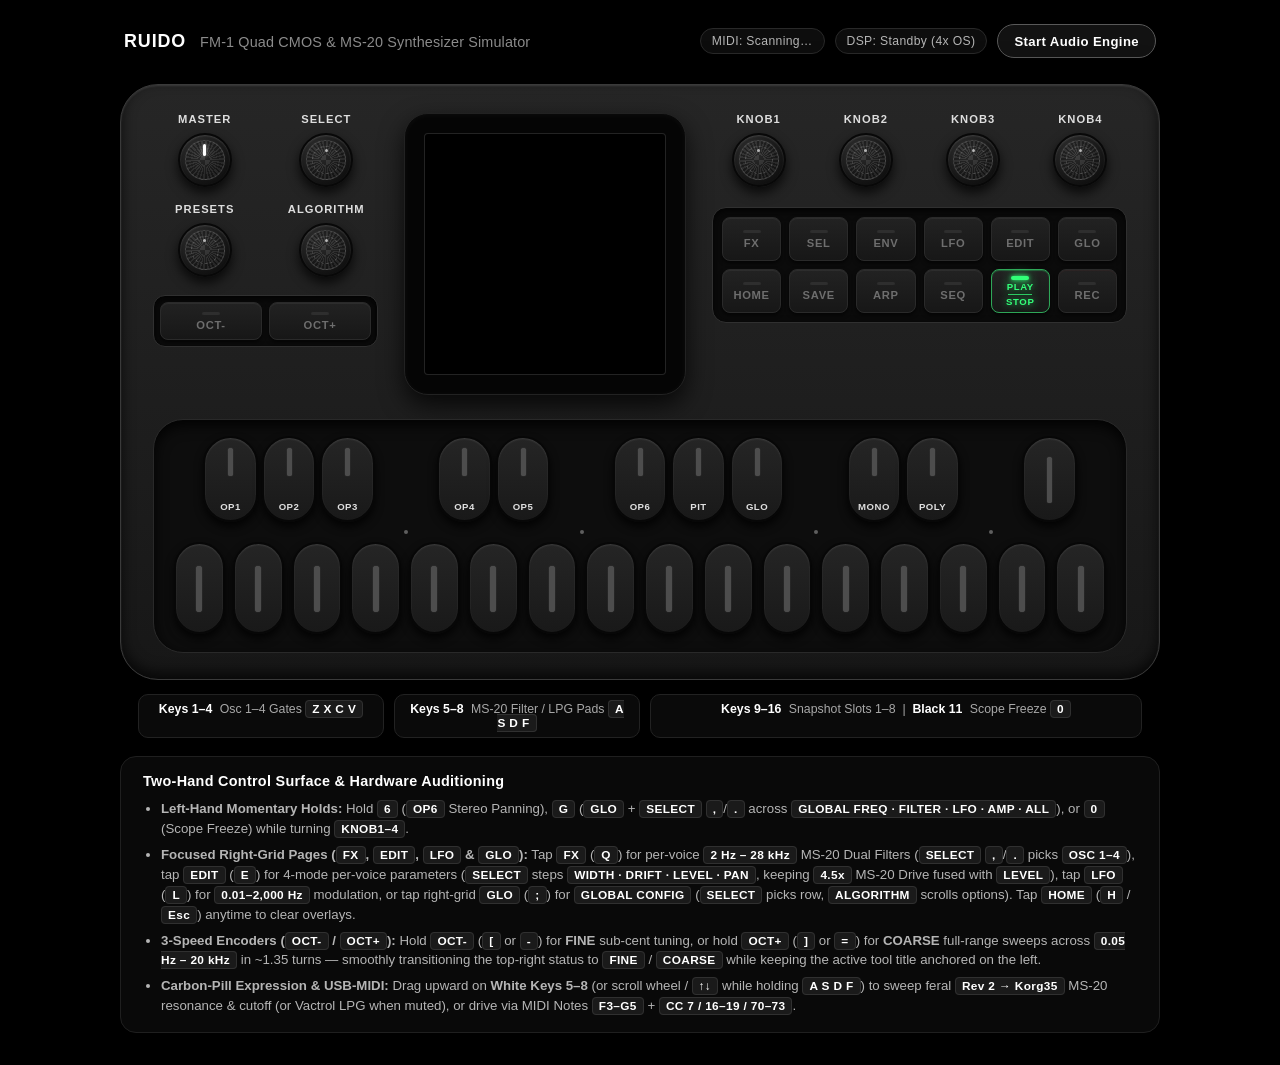
==== commit 015dafc6: "feat(core,dsp,ui): unify 1-to-1 steady OSC 1-4 audibility dimming, 0% lower-rail mute, and 4-mode ED" ====
--- a/platforms/sim/web/index.html
+++ b/platforms/sim/web/index.html
@@ -234,13 +234,13 @@
     <h2>Two-Hand Control Surface &amp; Hardware Auditioning</h2>
     <ul role="list" class="guide-list">
       <li><strong>Left-Hand Momentary Holds:</strong> Hold <code>6</code> (<code>OP6</code> Stereo Panning), <code>G</code> (<code>GLO</code> + <code>SELECT</code> <code>,</code>/<code>.</code> across <code>GLOBAL FREQ · FILTER · LFO · AMP · ALL</code>), or <code>0</code> (Scope Freeze) while turning <code>KNOB1–4</code>.</li>
-      <li><strong>Focused Right-Grid Pages (<code>FX</code>, <code>EDIT</code>, <code>LFO</code> &amp; <code>GLO</code>):</strong> Tap <code>FX</code> (<code>Q</code>) for per-voice <code>2 Hz – 28 kHz</code> MS-20 Dual Filters (<code>SELECT</code> <code>,</code>/<code>.</code> picks <code>OSC 1–4</code>), tap <code>EDIT</code> (<code>E</code>) for <code>OSC 1–4</code> Level + <code>4.5x</code> MS-20 Drive, tap <code>LFO</code> (<code>L</code>) for <code>0.01–2,000 Hz</code> modulation, or tap right-grid <code>GLO</code> (<code>;</code>) for <code>GLOBAL CONFIG</code>. Tap <code>HOME</code> (<code>H</code> / <code>Esc</code>) anytime to clear overlays.</li>
+      <li><strong>Focused Right-Grid Pages (<code>FX</code>, <code>EDIT</code>, <code>LFO</code> &amp; <code>GLO</code>):</strong> Tap <code>FX</code> (<code>Q</code>) for per-voice <code>2 Hz – 28 kHz</code> MS-20 Dual Filters (<code>SELECT</code> <code>,</code>/<code>.</code> picks <code>OSC 1–4</code>), tap <code>EDIT</code> (<code>E</code>) for 4-mode per-voice parameters (<code>SELECT</code> steps <code>WIDTH · DRIFT · LEVEL · PAN</code>, keeping <code>4.5x</code> MS-20 Drive fused with <code>LEVEL</code>), tap <code>LFO</code> (<code>L</code>) for <code>0.01–2,000 Hz</code> modulation, or tap right-grid <code>GLO</code> (<code>;</code>) for <code>GLOBAL CONFIG</code> (<code>SELECT</code> picks row, <code>ALGORITHM</code> scrolls options). Tap <code>HOME</code> (<code>H</code> / <code>Esc</code>) anytime to clear overlays.</li>
       <li><strong>3-Speed Encoders (<code>OCT-</code> / <code>OCT+</code>):</strong> Hold <code>OCT-</code> (<code>[</code> or <code>-</code>) for <strong>FINE</strong> sub-cent tuning, or hold <code>OCT+</code> (<code>]</code> or <code>=</code>) for <strong>COARSE</strong> full-range sweeps across <code>0.05 Hz – 20 kHz</code> in ~1.35 turns — smoothly transitioning the top-right status to <code>FINE</code> / <code>COARSE</code> while keeping the active tool title anchored on the left.</li>
       <li><strong>Carbon-Pill Expression &amp; USB-MIDI:</strong> Drag upward on <strong>White Keys 5–8</strong> (or scroll wheel / <code>↑↓</code> while holding <code>A S D F</code>) to sweep feral <code>Rev 2 → Korg35</code> MS-20 resonance &amp; cutoff (or Vactrol LPG when muted), or drive via MIDI Notes <code>F3–G5</code> + <code>CC 7 / 16–19 / 70–73</code>.</li>
     </ul>
   </footer>
 
   <div id="sr-announcer" class="visually-hidden" aria-live="polite" aria-atomic="true"></div>
-  <script type="module" src="app.js?v=20261030k"></script>
+  <script type="module" src="app.js?v=20261030l"></script>
 </body>
 </html>
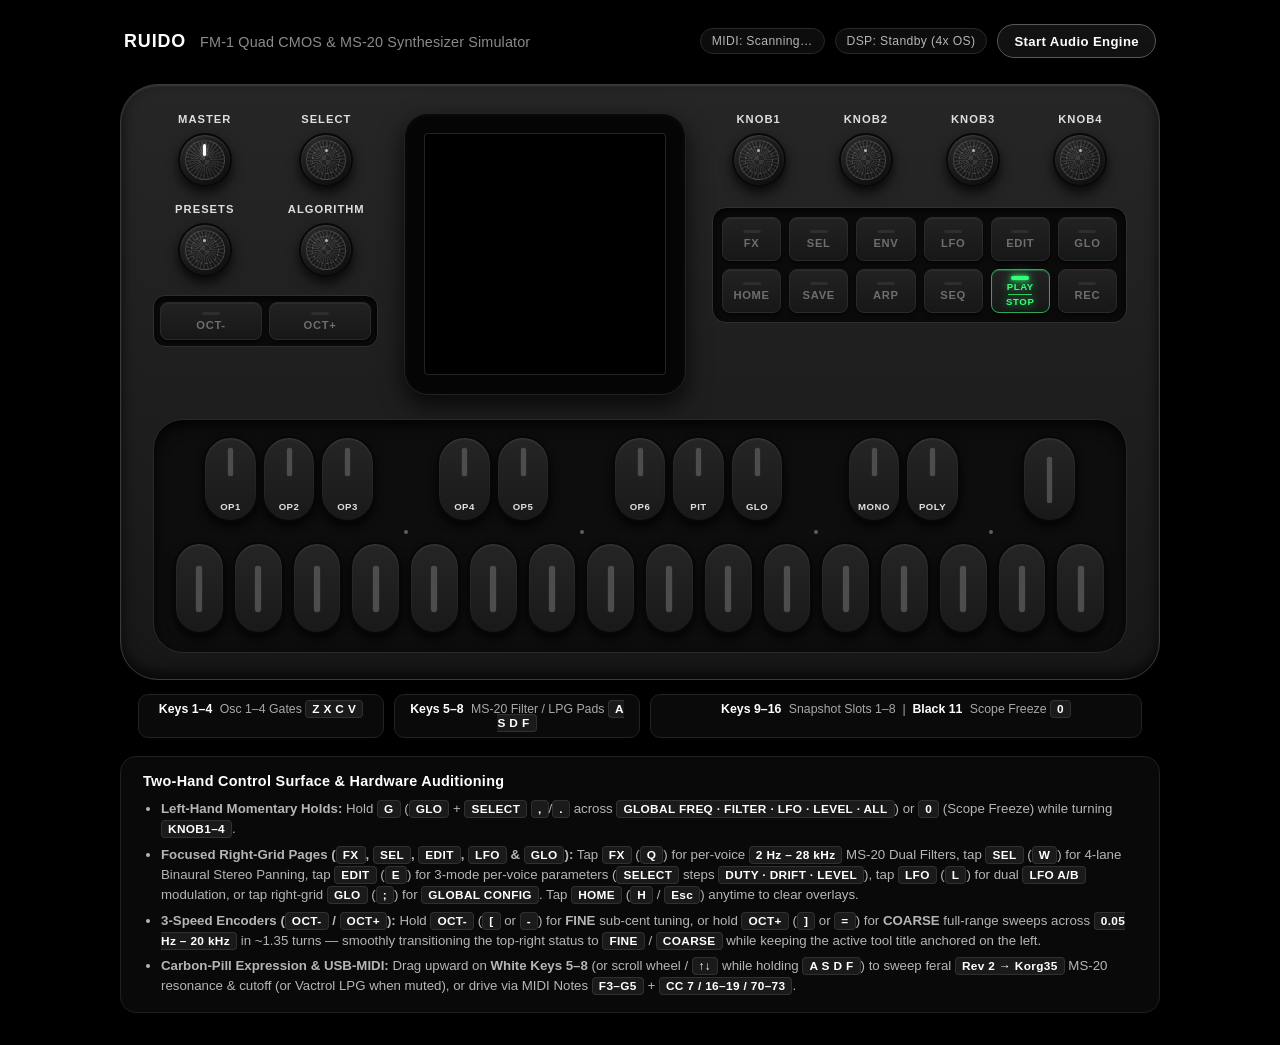
==== commit 5fe035dd: "ui(pan): move stereo panning to SEL page with 4-lane binaural soundstage" ====
--- a/platforms/sim/web/index.html
+++ b/platforms/sim/web/index.html
@@ -233,8 +233,8 @@
   <footer class="bottom-guide">
     <h2>Two-Hand Control Surface &amp; Hardware Auditioning</h2>
     <ul role="list" class="guide-list">
-      <li><strong>Left-Hand Momentary Holds:</strong> Hold <code>6</code> (<code>OP6</code> Stereo Panning), <code>G</code> (<code>GLO</code> + <code>SELECT</code> <code>,</code>/<code>.</code> across <code>GLOBAL FREQ · FILTER · LFO · AMP · ALL</code>), or <code>0</code> (Scope Freeze) while turning <code>KNOB1–4</code>.</li>
-      <li><strong>Focused Right-Grid Pages (<code>FX</code>, <code>EDIT</code>, <code>LFO</code> &amp; <code>GLO</code>):</strong> Tap <code>FX</code> (<code>Q</code>) for per-voice <code>2 Hz – 28 kHz</code> MS-20 Dual Filters (<code>SELECT</code> <code>,</code>/<code>.</code> picks <code>OSC 1–4</code>), tap <code>EDIT</code> (<code>E</code>) for 4-mode per-voice parameters (<code>SELECT</code> steps <code>WIDTH · DRIFT · LEVEL · PAN</code>, keeping <code>4.5x</code> MS-20 Drive fused with <code>LEVEL</code>), tap <code>LFO</code> (<code>L</code>) for <code>0.01–2,000 Hz</code> modulation, or tap right-grid <code>GLO</code> (<code>;</code>) for <code>GLOBAL CONFIG</code> (<code>SELECT</code> picks row, <code>ALGORITHM</code> scrolls options). Tap <code>HOME</code> (<code>H</code> / <code>Esc</code>) anytime to clear overlays.</li>
+      <li><strong>Left-Hand Momentary Holds:</strong> Hold <code>G</code> (<code>GLO</code> + <code>SELECT</code> <code>,</code>/<code>.</code> across <code>GLOBAL FREQ · FILTER · LFO · LEVEL · ALL</code>) or <code>0</code> (Scope Freeze) while turning <code>KNOB1–4</code>.</li>
+      <li><strong>Focused Right-Grid Pages (<code>FX</code>, <code>SEL</code>, <code>EDIT</code>, <code>LFO</code> &amp; <code>GLO</code>):</strong> Tap <code>FX</code> (<code>Q</code>) for per-voice <code>2 Hz – 28 kHz</code> MS-20 Dual Filters, tap <code>SEL</code> (<code>W</code>) for 4-lane Binaural Stereo Panning, tap <code>EDIT</code> (<code>E</code>) for 3-mode per-voice parameters (<code>SELECT</code> steps <code>DUTY · DRIFT · LEVEL</code>), tap <code>LFO</code> (<code>L</code>) for dual <code>LFO A/B</code> modulation, or tap right-grid <code>GLO</code> (<code>;</code>) for <code>GLOBAL CONFIG</code>. Tap <code>HOME</code> (<code>H</code> / <code>Esc</code>) anytime to clear overlays.</li>
       <li><strong>3-Speed Encoders (<code>OCT-</code> / <code>OCT+</code>):</strong> Hold <code>OCT-</code> (<code>[</code> or <code>-</code>) for <strong>FINE</strong> sub-cent tuning, or hold <code>OCT+</code> (<code>]</code> or <code>=</code>) for <strong>COARSE</strong> full-range sweeps across <code>0.05 Hz – 20 kHz</code> in ~1.35 turns — smoothly transitioning the top-right status to <code>FINE</code> / <code>COARSE</code> while keeping the active tool title anchored on the left.</li>
       <li><strong>Carbon-Pill Expression &amp; USB-MIDI:</strong> Drag upward on <strong>White Keys 5–8</strong> (or scroll wheel / <code>↑↓</code> while holding <code>A S D F</code>) to sweep feral <code>Rev 2 → Korg35</code> MS-20 resonance &amp; cutoff (or Vactrol LPG when muted), or drive via MIDI Notes <code>F3–G5</code> + <code>CC 7 / 16–19 / 70–73</code>.</li>
     </ul>
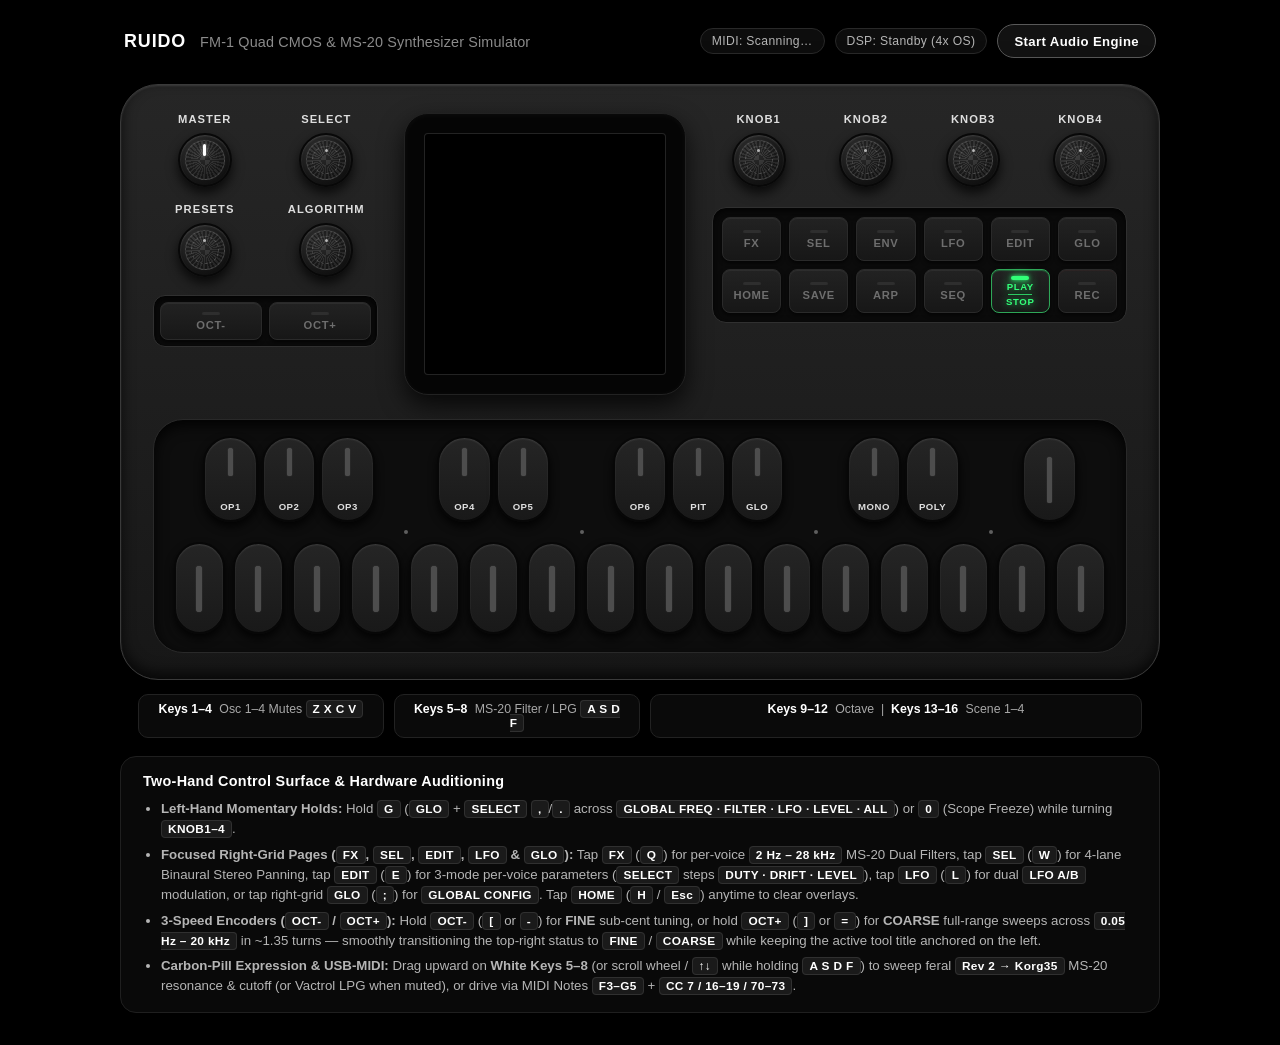
==== commit aca3168d: "core, dsp, ui: add 3-model keyboard architecture, LIVE MIXER, and 4-slot SCENE bank - Introduce modu" ====
--- a/platforms/sim/web/index.html
+++ b/platforms/sim/web/index.html
@@ -224,9 +224,9 @@
 
     <!-- External Zone Legend (keeps faceplate 100% pure hardware silkscreen) -->
     <div class="zone-strip">
-      <div class="zone-tag zone-mutes"><strong>Keys 1–4</strong> Osc 1–4 Gates <code>Z X C V</code></div>
-      <div class="zone-tag zone-pressure"><strong>Keys 5–8</strong> MS-20 Filter / LPG Pads <code>A S D F</code></div>
-      <div class="zone-tag zone-snaps"><strong>Keys 9–16</strong> Snapshot Slots 1–8 &nbsp;|&nbsp; <strong>Black 11</strong> Scope Freeze <code>0</code></div>
+      <div class="zone-tag zone-mutes"><strong>Keys 1–4</strong> Osc 1–4 Mutes <code>Z X C V</code></div>
+      <div class="zone-tag zone-pressure"><strong>Keys 5–8</strong> MS-20 Filter / LPG <code>A S D F</code></div>
+      <div class="zone-tag zone-snaps"><strong>Keys 9–12</strong> Octave &nbsp;|&nbsp; <strong>Keys 13–16</strong> Scene 1–4</div>
     </div>
   </main>
 
@@ -241,6 +241,6 @@
   </footer>
 
   <div id="sr-announcer" class="visually-hidden" aria-live="polite" aria-atomic="true"></div>
-  <script type="module" src="app.js?v=20261030l"></script>
+  <script type="module" src="app.js?v=20261104a"></script>
 </body>
 </html>
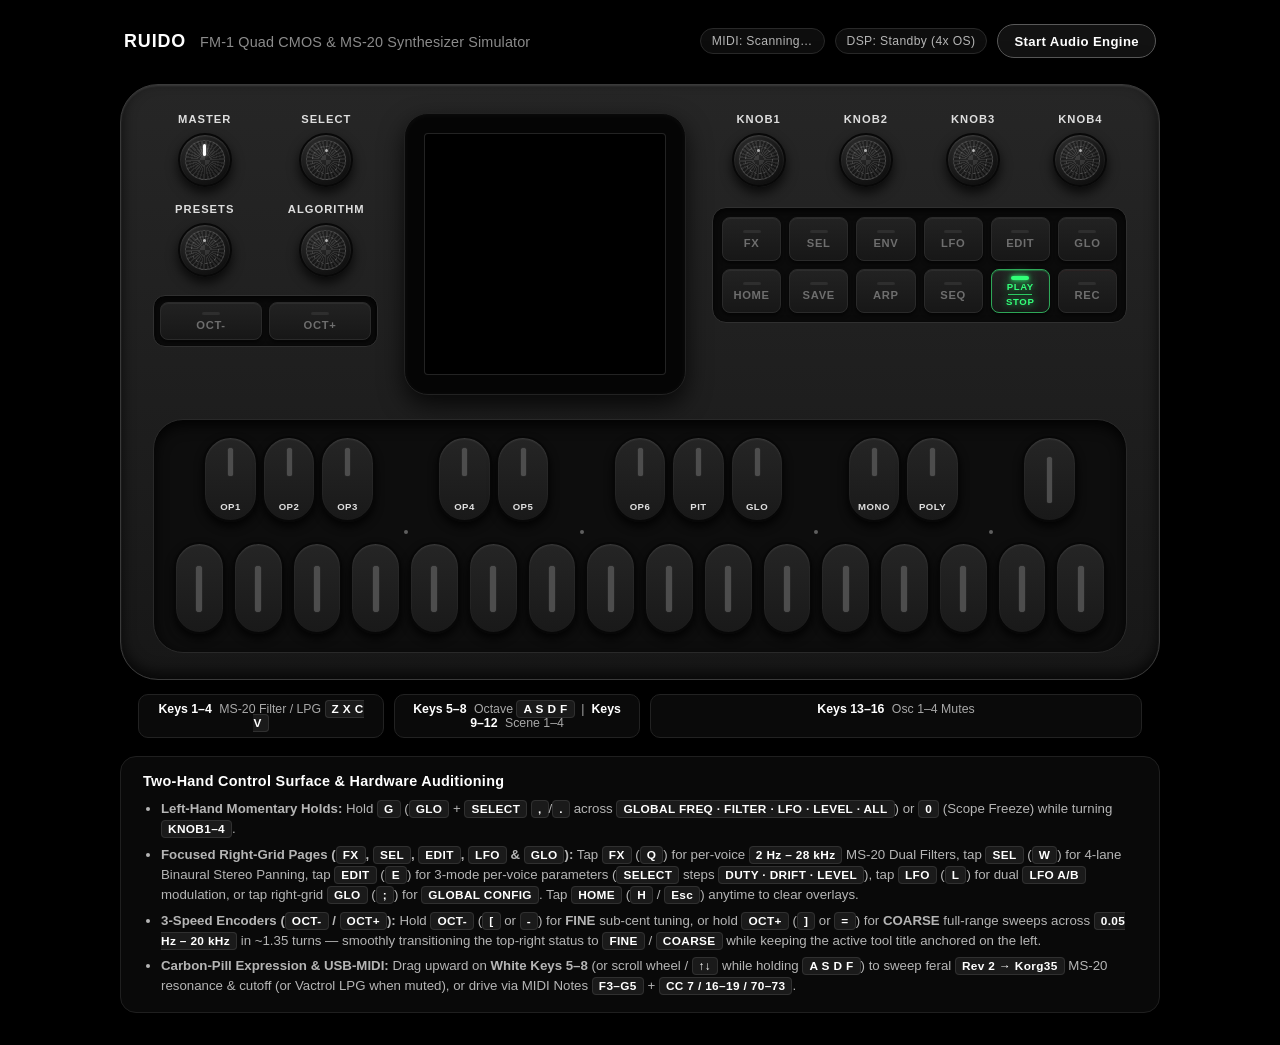
==== commit cfc202dc: "fm1, dsp, ui, core, docs: complete v0.1.0 hardware milestone and erase-free NVS journal (ADR-050..05" ====
--- a/platforms/sim/web/index.html
+++ b/platforms/sim/web/index.html
@@ -224,9 +224,9 @@
 
     <!-- External Zone Legend (keeps faceplate 100% pure hardware silkscreen) -->
     <div class="zone-strip">
-      <div class="zone-tag zone-mutes"><strong>Keys 1–4</strong> Osc 1–4 Mutes <code>Z X C V</code></div>
-      <div class="zone-tag zone-pressure"><strong>Keys 5–8</strong> MS-20 Filter / LPG <code>A S D F</code></div>
-      <div class="zone-tag zone-snaps"><strong>Keys 9–12</strong> Octave &nbsp;|&nbsp; <strong>Keys 13–16</strong> Scene 1–4</div>
+      <div class="zone-tag zone-pressure"><strong>Keys 1–4</strong> MS-20 Filter / LPG <code>Z X C V</code></div>
+      <div class="zone-tag zone-snaps"><strong>Keys 5–8</strong> Octave <code>A S D F</code> &nbsp;|&nbsp; <strong>Keys 9–12</strong> Scene 1–4</div>
+      <div class="zone-tag zone-mutes"><strong>Keys 13–16</strong> Osc 1–4 Mutes</div>
     </div>
   </main>
 
@@ -241,6 +241,6 @@
   </footer>
 
   <div id="sr-announcer" class="visually-hidden" aria-live="polite" aria-atomic="true"></div>
-  <script type="module" src="app.js?v=20261104a"></script>
+  <script type="module" src="app.js?v=20261105a"></script>
 </body>
 </html>
